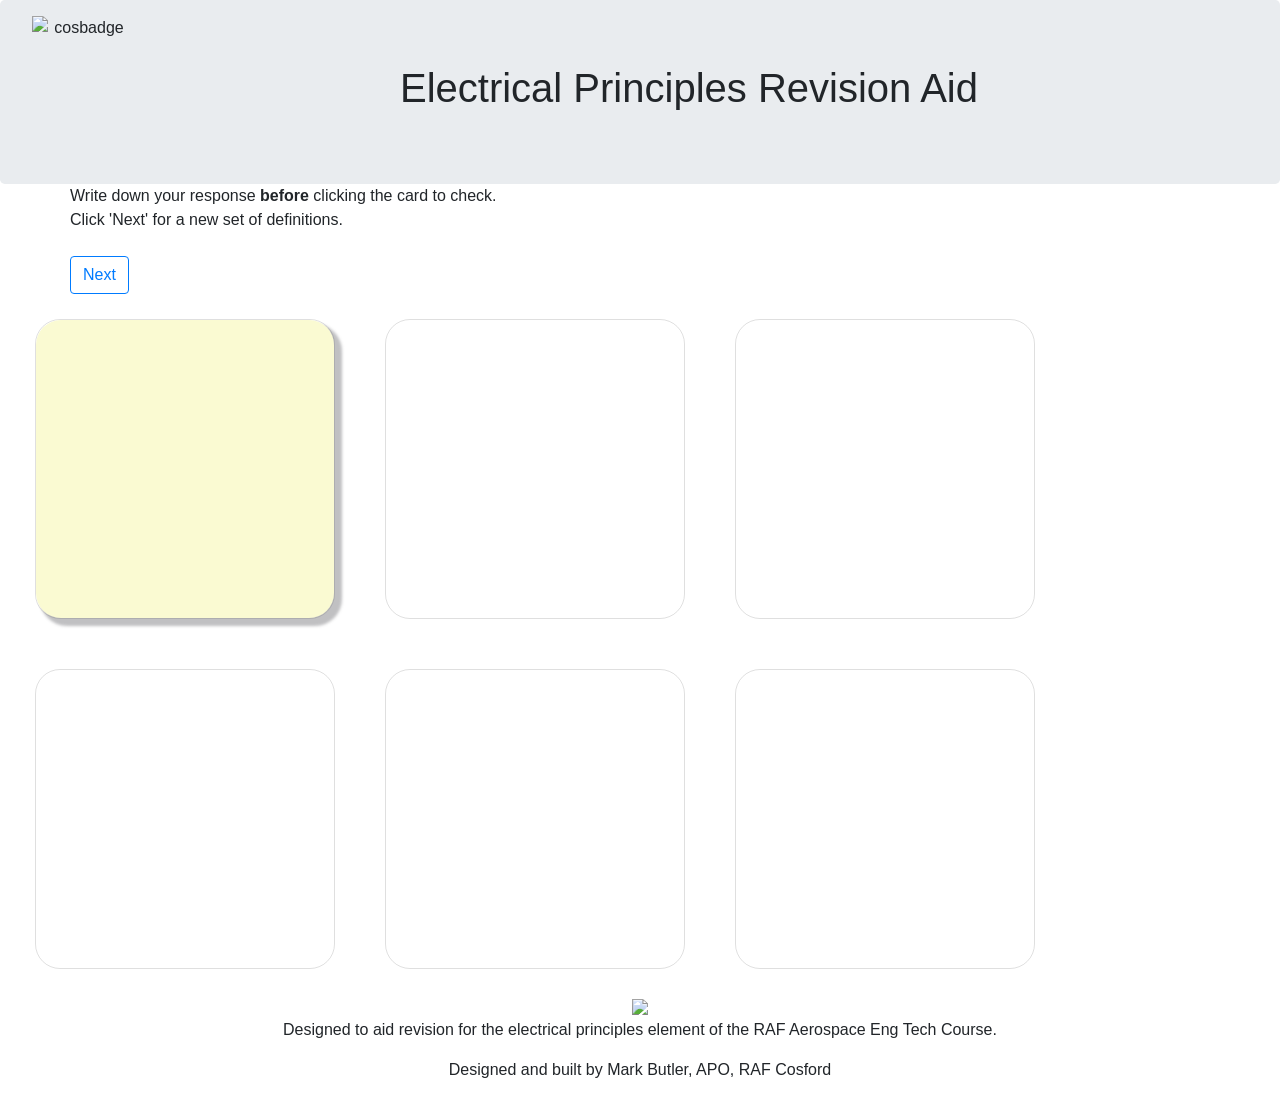
==== index.html @ 20773e28 "Update index.html Add Librecounter to footer" ====
<!DOCTYPE html>
<html>
<head>
<title>Electrical Principles Revision</title>
<meta charset="utf-8">
<meta name="viewport" content="width=device-width, initial-scale=1">
<link rel="stylesheet" href="https://maxcdn.bootstrapcdn.com/bootstrap/4.5.2/css/bootstrap.min.css">
<script src="https://ajax.googleapis.com/ajax/libs/jquery/3.6.0/jquery.min.js"></script>
<script src="https://maxcdn.bootstrapcdn.com/bootstrap/4.5.2/js/bootstrap.min.js"></script>

<script>
    $(document).ready(function(){
        $('.card').click(function(e){
            e.preventDefault();
            $(this).toggleClass('flipped');
        })
    })
</script>

<style>
.card-container {
    width: 300px;
    height: 300px;
    margin: 25px;
    background-color: transparent; 
    border-radius: 25px;
    transition: transform 0.5s;
}

.card {
    width: 300px;
    height: 300px;
    margin: 25px;
    background-color: transparent; 
    border-radius: 25px;
    perspective: 1000px;
    cursor: pointer;
    transition: transform 2s;
    -webkit-transform-style: preserve-3d;
    transform-style: preserve-3d;
}

.card-container:hover {
    -webkit-transform: scale(1.05);
    transform: scale(1.05);
}

.card.flipped {
    -webkit-transform: rotateY( 180deg );
    transform: rotateY( 180deg );
}

.card-front, .card-back {
    position: absolute;
    width: 100%;
    height: 100%;
    padding: 25px;
    -webkit-backface-visibility: hidden;
    backface-visibility: hidden;
    border-radius: 25px;
    box-shadow: 6px 6px 3px 2px rgba(98, 98, 102, 0.4);
    background-color: lightgoldenrodyellow;
    display: -webkit-box;
    display: -webkit-flex;
    display: flex;
    -webkit-box-align: center;
    -webkit-flexbox-align: center;
    justify-content: center;
    align-items: center;
    flex-direction: column;
}

.card-back {
    background-color: lightseagreen;
    -webkit-transform: rotateY(180deg);
    transform: rotateY(180deg);
}
</style>
</head>

<body>
    <script>
        var defsarr = [];
        var seldefs = [];
        var prevseldefs = [];
        function fetchData() {
            //Puts data from txt file into array by line
            fetch('stuff/EP defs.txt')
                .then(response => response.text())
                .then(text => text.split(/\r\n|\n/))
                .then(function (result) {
                    for (var i = 0; i < result.length; i++) {
                        defsarr.push(result[i])
                    }
                });
        }
        fetchData();
    </script>
    <div class="py-3 jumbotron text-center" style="margin-bottom:0; background-image:url(stuff/typhoon_line.png); 
                    background-size:50%; background-repeat:no-repeat; background-position:right center">
        <img id="cosbadge" width="98" height="135" class="float-left" src="stuff\Cosbadge.png" alt="cosbadge">
        <h1><br>Electrical Principles Revision Aid<br><br></h1>
    </div>
    <div class="container">
        <div class="row">
            <p>Write down your response <b>before</b> clicking the card to check.<br>
                Click 'Next' for a new set of definitions.</p>
        </div>
        <div class="row mt-2">
            <button
            id="next" 
            class="btn btn-outline-primary" 
            onclick="gendefs()">Next
            </button>
        </div>
    </div>
    <div class="row">
        <div class="column">
            <div class="card-container">
                <div id="c1" class="card">
                    <div class="card-front" id="c1f"></div>
                    <div class="card-back" id="c1b"></div>
                </div>
            </div>
        </div>
        <div class="column">
            <div class="card-container">
                <div id="c2" class="card">
                    <div class="card-front" id="c2f"></div>
                    <div class="card-back"id="c2b"></div>
                </div>
            </div>
        </div>
        <div class="column">
            <div class="card-container">
                <div id="c3" class="card">
                    <div class="card-front"id="c3f"></div>
                    <div class="card-back"id="c3b"></div>
                </div>
            </div>
        </div>
    </div>
    <div class="row">
        <div class="column">
            <div class="card-container">
                <div id="c4" class="card">
                    <div class="card-front" id="c4f"></div>
                    <div class="card-back" id="c4b"></div>
                </div>
            </div>
        </div>
        <div class="column">
            <div class="card-container">
                <div id="c5" class="card">
                    <div class="card-front" id="c5f"></div>
                    <div class="card-back"id="c5b"></div>
                </div>
            </div>
        </div>
        <div class="column">
            <div class="card-container">
                <div id="c6" class="card">
                    <div class="card-front"id="c6f"></div>
                    <div class="card-back"id="c6b"></div>
                </div>
            </div>
        </div>
    </div>
    <footer class="container-fluid text-center">

        <a href="https://librecounter.org/referer/show" target="_blank">
        <img src="https://librecounter.org/counter.svg" referrerPolicy="unsafe-url" />
        </a>
    
        <p>Designed to aid revision for the electrical principles element of the RAF Aerospace Eng Tech Course.</p>
        <p>Designed and built by Mark Butler, APO, RAF Cosford</p>
    </footer>
    <script src="utils_flipcard_module.js"></script>
    <script>gendefs();</script>
</body>

</html>
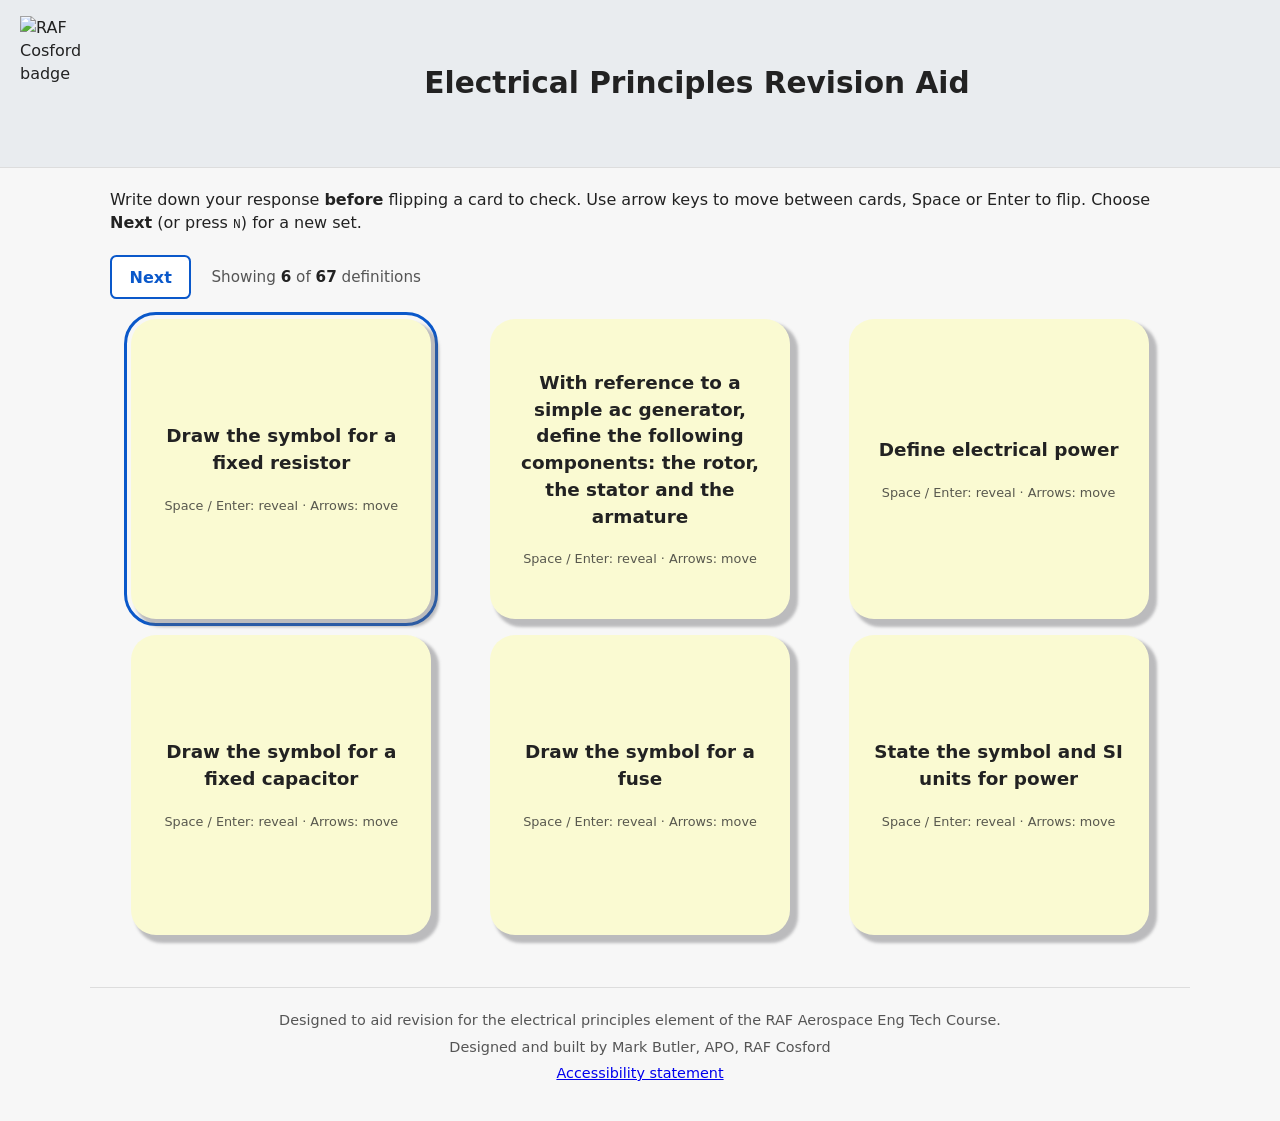
==== commit 47128734: "Add files via upload" ====
--- a/index.html
+++ b/index.html
@@ -1,182 +1,47 @@
-<!DOCTYPE html>
-<html>
-<head>
-<title>Electrical Principles Revision</title>
-<meta charset="utf-8">
-<meta name="viewport" content="width=device-width, initial-scale=1">
-<link rel="stylesheet" href="https://maxcdn.bootstrapcdn.com/bootstrap/4.5.2/css/bootstrap.min.css">
-<script src="https://ajax.googleapis.com/ajax/libs/jquery/3.6.0/jquery.min.js"></script>
-<script src="https://maxcdn.bootstrapcdn.com/bootstrap/4.5.2/js/bootstrap.min.js"></script>
-
-<script>
-    $(document).ready(function(){
-        $('.card').click(function(e){
-            e.preventDefault();
-            $(this).toggleClass('flipped');
-        })
-    })
-</script>
-
-<style>
-.card-container {
-    width: 300px;
-    height: 300px;
-    margin: 25px;
-    background-color: transparent; 
-    border-radius: 25px;
-    transition: transform 0.5s;
-}
-
-.card {
-    width: 300px;
-    height: 300px;
-    margin: 25px;
-    background-color: transparent; 
-    border-radius: 25px;
-    perspective: 1000px;
-    cursor: pointer;
-    transition: transform 2s;
-    -webkit-transform-style: preserve-3d;
-    transform-style: preserve-3d;
-}
-
-.card-container:hover {
-    -webkit-transform: scale(1.05);
-    transform: scale(1.05);
-}
-
-.card.flipped {
-    -webkit-transform: rotateY( 180deg );
-    transform: rotateY( 180deg );
-}
-
-.card-front, .card-back {
-    position: absolute;
-    width: 100%;
-    height: 100%;
-    padding: 25px;
-    -webkit-backface-visibility: hidden;
-    backface-visibility: hidden;
-    border-radius: 25px;
-    box-shadow: 6px 6px 3px 2px rgba(98, 98, 102, 0.4);
-    background-color: lightgoldenrodyellow;
-    display: -webkit-box;
-    display: -webkit-flex;
-    display: flex;
-    -webkit-box-align: center;
-    -webkit-flexbox-align: center;
-    justify-content: center;
-    align-items: center;
-    flex-direction: column;
-}
-
-.card-back {
-    background-color: lightseagreen;
-    -webkit-transform: rotateY(180deg);
-    transform: rotateY(180deg);
-}
-</style>
-</head>
-
-<body>
-    <script>
-        var defsarr = [];
-        var seldefs = [];
-        var prevseldefs = [];
-        function fetchData() {
-            //Puts data from txt file into array by line
-            fetch('stuff/EP defs.txt')
-                .then(response => response.text())
-                .then(text => text.split(/\r\n|\n/))
-                .then(function (result) {
-                    for (var i = 0; i < result.length; i++) {
-                        defsarr.push(result[i])
-                    }
-                });
-        }
-        fetchData();
-    </script>
-    <div class="py-3 jumbotron text-center" style="margin-bottom:0; background-image:url(stuff/typhoon_line.png); 
-                    background-size:50%; background-repeat:no-repeat; background-position:right center">
-        <img id="cosbadge" width="98" height="135" class="float-left" src="stuff\Cosbadge.png" alt="cosbadge">
-        <h1><br>Electrical Principles Revision Aid<br><br></h1>
-    </div>
-    <div class="container">
-        <div class="row">
-            <p>Write down your response <b>before</b> clicking the card to check.<br>
-                Click 'Next' for a new set of definitions.</p>
-        </div>
-        <div class="row mt-2">
-            <button
-            id="next" 
-            class="btn btn-outline-primary" 
-            onclick="gendefs()">Next
-            </button>
-        </div>
-    </div>
-    <div class="row">
-        <div class="column">
-            <div class="card-container">
-                <div id="c1" class="card">
-                    <div class="card-front" id="c1f"></div>
-                    <div class="card-back" id="c1b"></div>
-                </div>
-            </div>
-        </div>
-        <div class="column">
-            <div class="card-container">
-                <div id="c2" class="card">
-                    <div class="card-front" id="c2f"></div>
-                    <div class="card-back"id="c2b"></div>
-                </div>
-            </div>
-        </div>
-        <div class="column">
-            <div class="card-container">
-                <div id="c3" class="card">
-                    <div class="card-front"id="c3f"></div>
-                    <div class="card-back"id="c3b"></div>
-                </div>
-            </div>
-        </div>
-    </div>
-    <div class="row">
-        <div class="column">
-            <div class="card-container">
-                <div id="c4" class="card">
-                    <div class="card-front" id="c4f"></div>
-                    <div class="card-back" id="c4b"></div>
-                </div>
-            </div>
-        </div>
-        <div class="column">
-            <div class="card-container">
-                <div id="c5" class="card">
-                    <div class="card-front" id="c5f"></div>
-                    <div class="card-back"id="c5b"></div>
-                </div>
-            </div>
-        </div>
-        <div class="column">
-            <div class="card-container">
-                <div id="c6" class="card">
-                    <div class="card-front"id="c6f"></div>
-                    <div class="card-back"id="c6b"></div>
-                </div>
-            </div>
-        </div>
-    </div>
-    <footer class="container-fluid text-center">
-
-        <a href="https://librecounter.org/referer/show" target="_blank">
-        <img src="https://librecounter.org/counter.svg" referrerPolicy="unsafe-url" />
-        </a>
-    
-        <p>Designed to aid revision for the electrical principles element of the RAF Aerospace Eng Tech Course.</p>
-        <p>Designed and built by Mark Butler, APO, RAF Cosford</p>
-    </footer>
-    <script src="utils_flipcard_module.js"></script>
-    <script>gendefs();</script>
-</body>
-
-</html>
+<!DOCTYPE html>
+<html lang="en">
+<head>
+  <meta charset="utf-8">
+  <meta name="viewport" content="width=device-width, initial-scale=1">
+  <title>Electrical Principles Revision Aid</title>
+  <link rel="stylesheet" href="css/main.css">
+  <script>
+    window.MathJax = {
+      tex: { inlineMath: [['\\(', '\\)'], ['$', '$']] },
+      svg: { fontCache: 'global' }
+    };
+  </script>
+  <script defer src="https://cdn.jsdelivr.net/npm/mathjax@3/es5/tex-svg.js"></script>
+</head>
+<body>
+  <a class="skip-link" href="#card-grid">Skip to cards</a>
+
+  <header class="hero">
+    <img src="stuff/Cosbadge.png" width="98" height="135" alt="RAF Cosford badge">
+    <h1>Electrical Principles Revision Aid</h1>
+  </header>
+
+  <main class="main" id="main">
+    <p class="instructions">
+      Write down your response <strong>before</strong> flipping a card to check.
+      Use arrow keys to move between cards, Space or Enter to flip.
+      Choose <strong>Next</strong> (or press <kbd>N</kbd>) for a new set.
+    </p>
+
+    <div class="toolbar">
+      <button type="button" class="btn" id="btn-next">Next</button>
+      <p class="status" id="status" aria-live="polite" aria-atomic="true"></p>
+    </div>
+
+    <div class="card-grid" id="card-grid" role="list"></div>
+  </main>
+
+  <footer class="footer">
+    <p>Designed to aid revision for the electrical principles element of the RAF Aerospace Eng Tech Course.</p>
+    <p>Designed and built by Mark Butler, APO, RAF Cosford</p>
+    <p><a href="accessibility.html">Accessibility statement</a></p>
+  </footer>
+
+  <script type="module" src="js/app.js"></script>
+</body>
+</html>
--- a/css/main.css
+++ b/css/main.css
@@ -0,0 +1,282 @@
+
+/* Skip link */
+.skip-link {
+  position: absolute;
+  left: 0.5rem;
+  top: -3rem;
+  z-index: 100;
+  padding: 0.5rem 0.75rem;
+  background: #000;
+  color: #fff;
+  text-decoration: none;
+  border-radius: 0.25rem;
+  font-weight: 600;
+}
+.skip-link:focus {
+  top: 0.5rem;
+  outline: 3px solid #fff;
+  outline-offset: 2px;
+}
+
+.btn {
+  min-height: 44px;
+  min-width: 44px;
+}
+
+@media (prefers-reduced-motion: reduce) {
+  .card { transition: none; }
+  .card-container:hover { transform: none; }
+  .card-container { transition: none; }
+}
+
+@media (forced-colors: active) {
+  .card { border: 2px solid CanvasText; }
+  .card:focus-visible { outline: 3px solid Highlight; }
+  .card-face { box-shadow: none; border: 1px solid CanvasText; }
+  .btn { border: 2px solid ButtonText; }
+}
+
+/* Science Definitions Revision Aid */
+
+:root {
+  --bg: #f7f7f7;
+  --card-front: #fafad2; /* lightgoldenrodyellow */
+  --card-back: #0f6f69;  /* darker teal for WCAG AA with white text */
+  --shadow: rgba(98, 98, 102, 0.4);
+  --text: #222;
+  --muted: #555;
+  --accent: #0a58ca;
+  --footer-border: #ddd;
+}
+
+* {
+  box-sizing: border-box;
+}
+
+body {
+  margin: 0;
+  font-family: system-ui, -apple-system, "Segoe UI", Roboto, "Helvetica Neue", Arial, sans-serif;
+  background: var(--bg);
+  color: var(--text);
+  line-height: 1.45;
+}
+
+/* Header */
+.hero {
+  display: flex;
+  align-items: center;
+  gap: 1rem;
+  padding: 1rem 1.25rem;
+  background-color: #e9ecef;
+  background-image: url("../stuff/typhoon_line.png");
+  background-size: 50%;
+  background-repeat: no-repeat;
+  background-position: right center;
+  border-bottom: 1px solid var(--footer-border);
+}
+
+.hero img {
+  width: 98px;
+  height: 135px;
+  object-fit: contain;
+  flex-shrink: 0;
+}
+
+.hero h1 {
+  margin: 0;
+  font-size: clamp(1.25rem, 2.5vw, 1.85rem);
+  font-weight: 700;
+  flex: 1;
+  text-align: center;
+}
+
+/* Main layout */
+.main {
+  max-width: 1100px;
+  margin: 0 auto;
+  padding: 1.25rem;
+}
+
+.instructions {
+  margin: 0 0 1rem;
+}
+
+.toolbar {
+  display: flex;
+  flex-wrap: wrap;
+  align-items: center;
+  gap: 0.75rem 1.25rem;
+  margin-bottom: 1rem;
+}
+
+.btn {
+  appearance: none;
+  border: 2px solid var(--accent);
+  background: #fff;
+  color: var(--accent);
+  font: inherit;
+  font-weight: 600;
+  padding: 0.45rem 1.1rem;
+  border-radius: 0.4rem;
+  cursor: pointer;
+}
+
+.btn:hover,
+.btn:focus-visible {
+  background: var(--accent);
+  color: #fff;
+  outline: none;
+}
+
+.btn:focus-visible {
+  box-shadow: 0 0 0 3px rgba(13, 110, 253, 0.35);
+}
+
+.status {
+  color: var(--muted);
+  font-size: 0.95rem;
+}
+
+.status strong {
+  color: var(--text);
+}
+
+.error {
+  color: #b00020;
+  font-weight: 600;
+}
+
+/* Card grid */
+.card-grid {
+  display: grid;
+  grid-template-columns: repeat(3, minmax(0, 1fr));
+  gap: 1rem;
+  justify-items: center;
+}
+
+@media (max-width: 960px) {
+  .card-grid {
+    grid-template-columns: repeat(2, minmax(0, 1fr));
+  }
+}
+
+@media (max-width: 640px) {
+  .card-grid {
+    grid-template-columns: 1fr;
+  }
+
+  .hero {
+    background-size: 70%;
+  }
+}
+
+.card-container {
+  width: min(300px, 100%);
+  height: 300px;
+  perspective: 1000px;
+}
+
+.card {
+  width: 100%;
+  height: 100%;
+  position: relative;
+  border: none;
+  padding: 0;
+  background: transparent;
+  cursor: pointer;
+  transform-style: preserve-3d;
+  transition: transform 0.6s ease;
+  border-radius: 25px;
+  font: inherit;
+  color: inherit;
+  text-align: center;
+}
+
+.card-container:hover .card:not(:focus-visible) {
+  /* subtle scale on container so focus ring stays clear */
+}
+
+.card-container:hover {
+  transform: scale(1.03);
+  transition: transform 0.25s ease;
+}
+
+.card.flipped {
+  transform: rotateY(180deg);
+}
+
+.card:focus-visible {
+  outline: 3px solid var(--accent);
+  outline-offset: 4px;
+}
+
+.card-face {
+  position: absolute;
+  inset: 0;
+  padding: 1.25rem;
+  border-radius: 25px;
+  box-shadow: 6px 6px 3px 2px var(--shadow);
+  display: flex;
+  flex-direction: column;
+  align-items: center;
+  justify-content: center;
+  backface-visibility: hidden;
+  -webkit-backface-visibility: hidden;
+  overflow: auto;
+}
+
+.card-front {
+  background: var(--card-front);
+}
+
+.card-back {
+  background: var(--card-back);
+  color: #fff;
+  transform: rotateY(180deg);
+}
+
+.card-face .term {
+  font-weight: 700;
+  font-size: 1.15rem;
+  margin-bottom: 0.5rem;
+}
+
+.card-face .definition {
+  font-weight: 500;
+  font-size: 0.98rem;
+}
+
+.card-face .hint {
+  margin-top: 0.75rem;
+  font-size: 0.8rem;
+  opacity: 0.75;
+}
+
+/* Footer */
+.footer {
+  max-width: 1100px;
+  margin: 2rem auto 1rem;
+  padding: 1rem 1.25rem;
+  border-top: 1px solid var(--footer-border);
+  text-align: center;
+  color: var(--muted);
+  font-size: 0.9rem;
+}
+
+.footer p {
+  margin: 0.35rem 0;
+}
+
+
+/* Answer images (circuit symbols, diagrams) */
+.card-face img {
+  max-width: 100%;
+  max-height: 180px;
+  height: auto;
+  object-fit: contain;
+  margin-top: 0.35rem;
+}
+
+.card-face .definition {
+  max-width: 100%;
+}
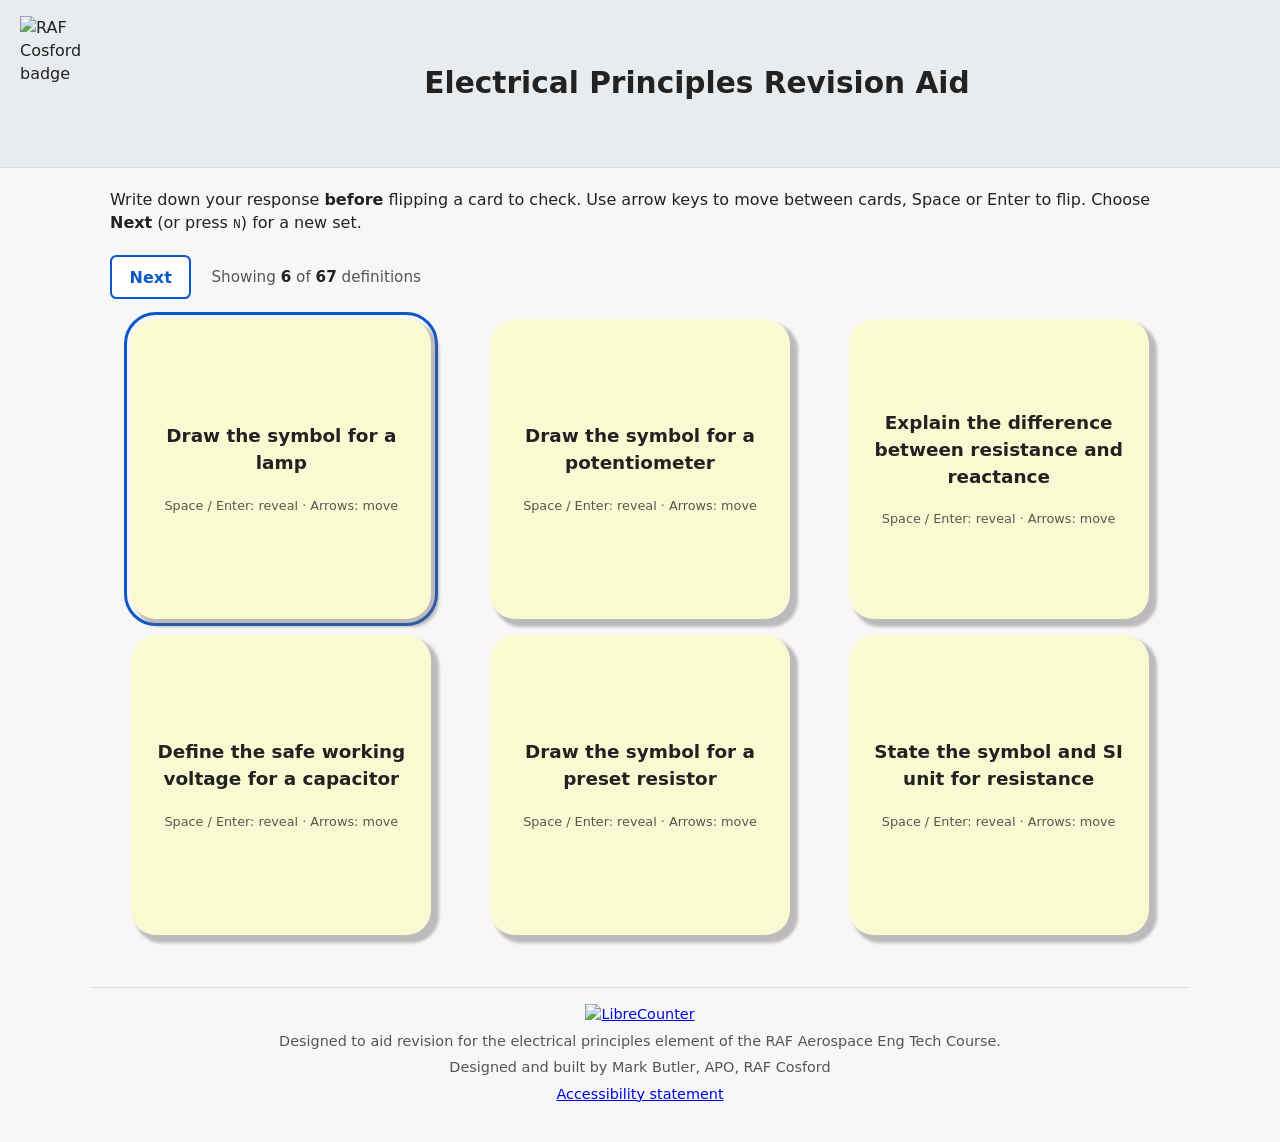
==== commit 485ddc86: "Update index.html" ====
--- a/index.html
+++ b/index.html
@@ -37,6 +37,11 @@
   </main>
 
   <footer class="footer">
+      
+    <a href="https://librecounter.org/referer/show" target="_blank">
+    <img src="https://librecounter.org/counter.svg" referrerPolicy="unsafe-url" alt="LibreCounter" />
+    </a>
+
     <p>Designed to aid revision for the electrical principles element of the RAF Aerospace Eng Tech Course.</p>
     <p>Designed and built by Mark Butler, APO, RAF Cosford</p>
     <p><a href="accessibility.html">Accessibility statement</a></p>
